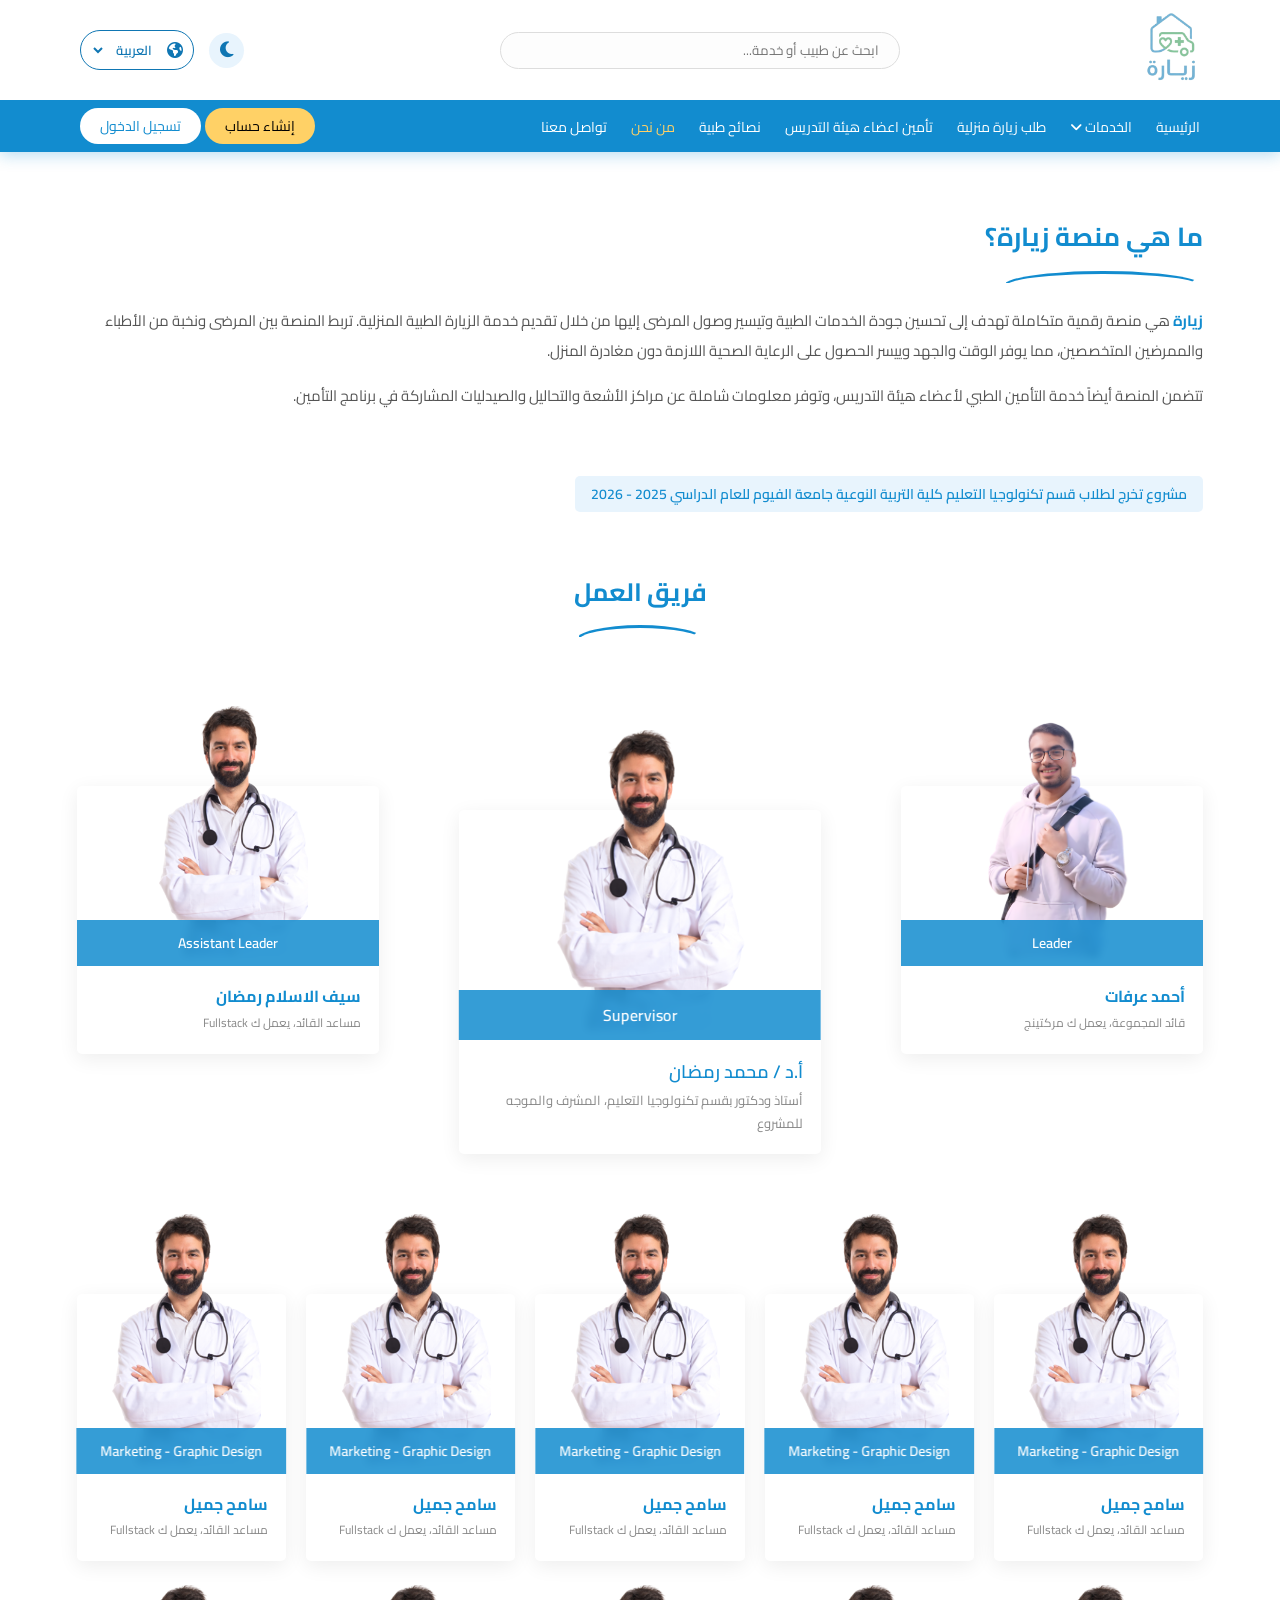
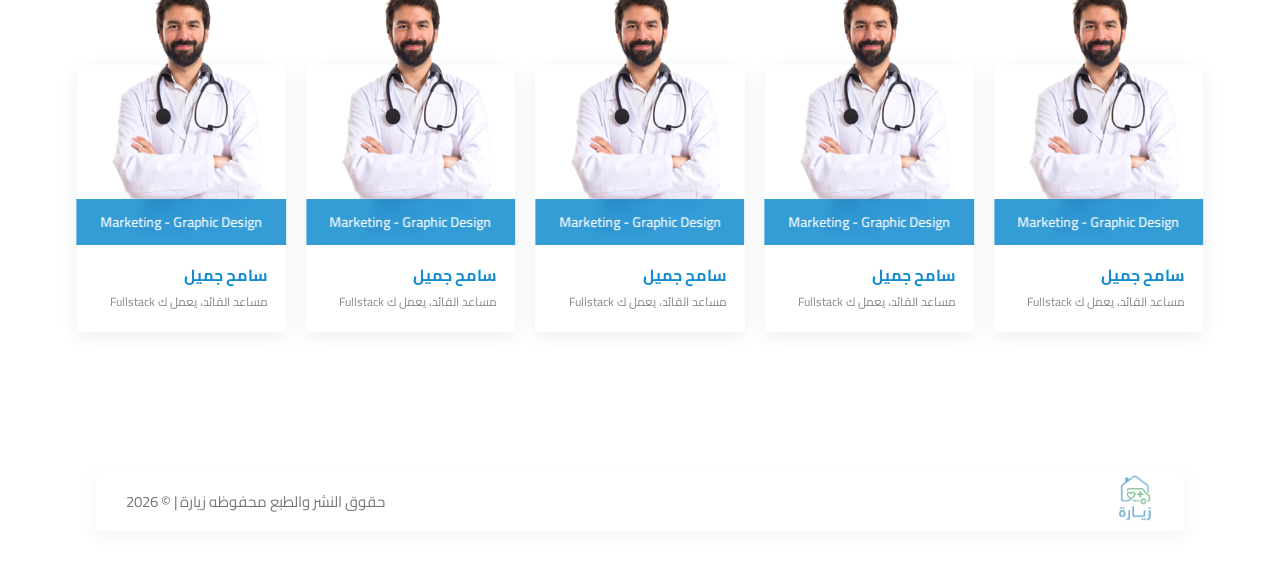
==== about.html @ a6a54bda "Add files via upload" ====
<!DOCTYPE html>
<html lang="ar" dir="rtl">
<head>
    <meta charset="UTF-8">
    <meta name="viewport" content="width=device-width, initial-scale=1.0">
    <title>من نحن</title>
    <link rel="stylesheet" href="css/header.css">
    <link rel="stylesheet" href="css/footer.css">
    <link rel="stylesheet" href="css/about.css">
    <link rel="stylesheet" href="https://cdnjs.cloudflare.com/ajax/libs/font-awesome/6.5.0/css/all.min.css">
    <link href="https://fonts.googleapis.com/css2?family=Cairo:wght@400;600;700;900&display=swap" rel="stylesheet">
</head>
<body>

<header class="header">
    <div class="middle-header">
        <div class="logo">
            <a href="index.html"><img src="assets/logo.png" alt="شعار زيارة"></a>
        </div>
        <div class="search">
            <input type="text" placeholder="ابحث عن طبيب أو خدمة..." id="searchInput" autocomplete="off">
            <div class="search-results-dropdown" id="searchDropdown">
                <div class="search-results-header">
                    <span><strong id="resultsCount"></strong>&nbsp;لـ "<span id="searchQuery"></span>"</span>
                    <button class="search-close-btn" onclick="closeSearchDropdown()"><i class="fa-solid fa-xmark"></i></button>
                </div>
                <div class="search-loading" id="searchLoading"><div class="search-spinner"></div><p>جاري البحث...</p></div>
                <div class="search-empty" id="searchEmpty"><i class="fa-solid fa-magnifying-glass"></i><p>لا توجد نتائج مطابقة</p></div>
                <div class="search-results-list" id="searchResultsList"></div>
            </div>
        </div>
        <div class="theme-toggle" onclick="toggleTheme()"><i class="fa-solid fa-moon"></i></div>
        <div class="lang">
            <i class="fa-solid fa-earth-americas"></i>
            <select onchange="changeLang(this.value)">
                <option value="ar">العربية</option>
                <option value="en">English</option>
            </select>
        </div>
    </div>

    <div class="nav-bar">
        <div class="hamburger" onclick="toggleMenu()">
            <span></span><span></span><span></span>
        </div>
        <nav class="nav">
            <div class="lang-theme">
                <div class="nav-theme" onclick="toggleTheme()">
                    <i class="fa-solid fa-moon" id="navThemeIcon"></i>
                    <span>تغيير الوضع</span>
                </div>
                <div class="nav-lang">
                    <i class="fa-solid fa-earth-americas"></i>
                    <select onchange="changeLang(this.value)">
                        <option value="ar">العربية</option>
                        <option value="en">English</option>
                    </select>
                </div>
            </div>
            <a href="index.html">الرئيسية</a>
            <div class="list-services">
                <a href="requestVisit.html">الخدمات <i class="fa-solid fa-angle-down"></i></a>
                <ul class="items-services">
                    <li>طلب طبيب</li>
                    <li>طلب تمريض</li>
                    <li>أخذ عينة</li>
                    <li>علاج طبيعي</li>
                </ul>
            </div>
            <a href="requestVisit.html">طلب زيارة منزلية</a>
            <a href="insurance.html">تأمين اعضاء هيئة التدريس</a>
            <a href="mediCaltips.html">نصائح طبية</a>
            <a href="about.html" class="nav-active">من نحن</a>
            <a href="contact.html">تواصل معنا</a>
        </nav>
        <div class="buttons">
            <a href="register.html"><button class="join-btn">إنشاء حساب</button></a>
            <a href="login.html"><button class="login-btn">تسجيل الدخول</button></a>
        </div>
    </div>
</header>


<section class="about-section">
    <div class="about-container">

        <div class="about-text-wrap">
            <h2>ما هي منصة زيارة؟</h2>
            <div class="line line-w"></div>
            <p>
                <strong>زيارة</strong> هي منصة رقمية متكاملة تهدف إلى تحسين جودة الخدمات الطبية وتيسير وصول المرضى إليها من خلال تقديم خدمة الزيارة الطبية المنزلية. تربط المنصة بين المرضى ونخبة من الأطباء والممرضين المتخصصين، مما يوفر الوقت والجهد وييسر الحصول على الرعاية الصحية اللازمة دون مغادرة المنزل.
            </p>
            <p>
                تتضمن المنصة أيضاً خدمة التأمين الطبي لأعضاء هيئة التدريس، وتوفر معلومات شاملة عن مراكز الأشعة والتحاليل والصيدليات المشاركة في برنامج التأمين.
            </p>
        </div>

        <div class="about-info">
            <div class="about-badge">
                مشروع تخرج لطلاب قسم تكنولوجيا التعليم كلية التربية النوعية جامعة الفيوم للعام الدراسي 2025 - 2026
            </div>

        </div>

    </div>
</section> 


<section class="team-section">
    <div class="team-container">

        <div class="team-heading">
            <h2>فريق العمل</h2>
            <div class="line"></div>
        </div>

        <div class="team-supervisor-row">

            <div class="member-card leader-card">
                <div class="member-img-wrap">
                    <img src="assets/image/ahmed arafat.png" alt="قائد الفريق" onerror="this.style.display='none'; this.nextElementSibling.style.display='flex'">
                    <span class="member-number">Leader</span>
                </div>
                <div class="member-info">
                    <h3 class="member-name">أحمد عرفات</h3>
                    <p class="member-desc">قائد المجموعة، يعمل ك مركتينج</p>
                </div>
            </div>

            <div class="member-card supervisor-card">
                <div class="member-img-wrap">
                    <img src="assets/image/b3b3faed5a578a21a8fcec059f989ca0964f6737.png" alt="مشرف المشروع" onerror="this.style.display='none'; this.nextElementSibling.style.display='flex'">
                    <span class="member-number">Supervisor</span>
                </div>
                <div class="member-info">
                    <h3 class="member-name">أ.د / محمد رمضان</h3>
                    <p class="member-desc">أستاذ ودكتور بقسم تكنولوجيا التعليم، المشرف والموجه للمشروع</p>
                </div>
            </div>

            <div class="member-card leader-card">
                <div class="member-img-wrap">
                    <img src="assets/image/b3b3faed5a578a21a8fcec059f989ca0964f6737.png" alt="مساعد القائد" onerror="this.style.display='none'; this.nextElementSibling.style.display='flex'">
                    <span class="member-number">Assistant Leader</span>
                </div>
                <div class="member-info">
                    <h3 class="member-name">سيف الاسلام رمضان</h3>
                    <p class="member-desc">مساعد القائد، يعمل ك Fullstack </p>
                </div>
            </div>

        </div>

        <div class="team-members-grid">

            <div class="member-card" style="animation-delay:0.05s">
                <div class="member-img-wrap">
                    <img src="assets/image/b3b3faed5a578a21a8fcec059f989ca0964f6737.png" alt="عضو" onerror="this.style.display='none'; this.nextElementSibling.style.display='flex'">
                    <span class="member-number">Marketing - Graphic Design</span>
                </div>
                <div class="member-info">
                    <h3 class="member-name">سامح جميل</h3>
                    <p class="member-desc">مساعد القائد، يعمل ك Fullstack </p>

                </div>
            </div>

            <div class="member-card" style="animation-delay:0.05s">
                <div class="member-img-wrap">
                    <img src="assets/image/b3b3faed5a578a21a8fcec059f989ca0964f6737.png" alt="عضو" onerror="this.style.display='none'; this.nextElementSibling.style.display='flex'">
                    <span class="member-number">Marketing - Graphic Design</span>
                </div>
                <div class="member-info">
                    <h3 class="member-name">سامح جميل</h3>
                    <p class="member-desc">مساعد القائد، يعمل ك Fullstack </p>

                </div>
            </div>

            <div class="member-card" style="animation-delay:0.05s">
                <div class="member-img-wrap">
                    <img src="assets/image/b3b3faed5a578a21a8fcec059f989ca0964f6737.png" alt="عضو" onerror="this.style.display='none'; this.nextElementSibling.style.display='flex'">
                    <span class="member-number">Marketing - Graphic Design</span>
                </div>
                <div class="member-info">
                    <h3 class="member-name">سامح جميل</h3>
                    <p class="member-desc">مساعد القائد، يعمل ك Fullstack </p>

                </div>
            </div>

            <div class="member-card" style="animation-delay:0.05s">
                <div class="member-img-wrap">
                    <img src="assets/image/b3b3faed5a578a21a8fcec059f989ca0964f6737.png" alt="عضو" onerror="this.style.display='none'; this.nextElementSibling.style.display='flex'">
                    <span class="member-number">Marketing - Graphic Design</span>
                </div>
                <div class="member-info">
                    <h3 class="member-name">سامح جميل</h3>
                    <p class="member-desc">مساعد القائد، يعمل ك Fullstack </p>

                </div>
            </div>

            <div class="member-card" style="animation-delay:0.05s">
                <div class="member-img-wrap">
                    <img src="assets/image/b3b3faed5a578a21a8fcec059f989ca0964f6737.png" alt="عضو" onerror="this.style.display='none'; this.nextElementSibling.style.display='flex'">
                    <span class="member-number">Marketing - Graphic Design</span>
                </div>
                <div class="member-info">
                    <h3 class="member-name">سامح جميل</h3>
                    <p class="member-desc">مساعد القائد، يعمل ك Fullstack </p>

                </div>
            </div>
            <div class="member-card" style="animation-delay:0.05s">
                <div class="member-img-wrap">
                    <img src="assets/image/b3b3faed5a578a21a8fcec059f989ca0964f6737.png" alt="عضو" onerror="this.style.display='none'; this.nextElementSibling.style.display='flex'">
                    <span class="member-number">Marketing - Graphic Design</span>
                </div>
                <div class="member-info">
                    <h3 class="member-name">سامح جميل</h3>
                    <p class="member-desc">مساعد القائد، يعمل ك Fullstack </p>

                </div>
            </div>

            <div class="member-card" style="animation-delay:0.05s">
                <div class="member-img-wrap">
                    <img src="assets/image/b3b3faed5a578a21a8fcec059f989ca0964f6737.png" alt="عضو" onerror="this.style.display='none'; this.nextElementSibling.style.display='flex'">
                    <span class="member-number">Marketing - Graphic Design</span>
                </div>
                <div class="member-info">
                    <h3 class="member-name">سامح جميل</h3>
                    <p class="member-desc">مساعد القائد، يعمل ك Fullstack </p>

                </div>
            </div>

            <div class="member-card" style="animation-delay:0.05s">
                <div class="member-img-wrap">
                    <img src="assets/image/b3b3faed5a578a21a8fcec059f989ca0964f6737.png" alt="عضو" onerror="this.style.display='none'; this.nextElementSibling.style.display='flex'">
                    <span class="member-number">Marketing - Graphic Design</span>
                </div>
                <div class="member-info">
                    <h3 class="member-name">سامح جميل</h3>
                    <p class="member-desc">مساعد القائد، يعمل ك Fullstack </p>

                </div>
            </div>

            <div class="member-card" style="animation-delay:0.05s">
                <div class="member-img-wrap">
                    <img src="assets/image/b3b3faed5a578a21a8fcec059f989ca0964f6737.png" alt="عضو" onerror="this.style.display='none'; this.nextElementSibling.style.display='flex'">
                    <span class="member-number">Marketing - Graphic Design</span>
                </div>
                <div class="member-info">
                    <h3 class="member-name">سامح جميل</h3>
                    <p class="member-desc">مساعد القائد، يعمل ك Fullstack </p>

                </div>
            </div>

            <div class="member-card" style="animation-delay:0.05s">
                <div class="member-img-wrap">
                    <img src="assets/image/b3b3faed5a578a21a8fcec059f989ca0964f6737.png" alt="عضو" onerror="this.style.display='none'; this.nextElementSibling.style.display='flex'">
                    <span class="member-number">Marketing - Graphic Design</span>
                </div>
                <div class="member-info">
                    <h3 class="member-name">سامح جميل</h3>
                    <p class="member-desc">مساعد القائد، يعمل ك Fullstack </p>

                </div>
            </div>

        </div>

    </div>
</section>

<footer>
    <div class="footer-small">
        <div class="footer-logo"><img src="assets/logo.png" alt="زيارة"></div>
        <p>حقوق النشر والطبع محفوظه زيارة | &copy; 2026</p>
    </div>
</footer>

<script src="js/header.js"></script>
</body>
</html>
---- css/header.css ----
* {
    margin: 0;
    padding: 0;
    font-family: 'Cairo', sans-serif;

}

.header {
    box-shadow: 0 3px 15px rgba(18,140,207,0.3);
    width: 100%;
    height: fit-content;
    background-color: #ffffff;
}

.top-bar {
    display: flex;
    justify-content: center;
    align-items: center;
    gap: 10px;
    background: linear-gradient(90deg, #76e785, #4fd1c5);
    text-align: center;
    color: white;
}

.top-bar p ,.top-bar i {
    font-size: 13px;
    margin: 0;
}
.top-bar a ,.top-bar i{
    color: #0d3b66;
    font-weight: bold;
}
.top-bar i:hover{
    color: #ffae00;
    cursor: pointer;
}
.top-bar a:hover {
    text-decoration: underline;
}

.middle-header {
    display: flex;
    align-items: center;
    justify-content: space-between;
    padding: 8px 80px;
    background: #ffffff;

}

.logo img {
    width: 60px;
}

.search {
    flex: 1;
    display: flex;
    justify-content: center;
    margin: 0 20px;
    position: relative;

}

.search input {
    width: 400px;
    padding: 5px 20px;
    border-radius: 25px;
    background-color: #fdfdfd;
    border: 1px solid #ddd;
    outline: none;
    transition: 0.7s;
}

.search input:focus {
    border-color: #127bdd;
    background: #fff;
    width: 500px;
    box-shadow: 0 0 3px rgba(4, 167, 255, 0.3);
}
.search-results-dropdown {
    display: none;
    position: absolute;
    top: 48px;
    width: 100%;
    max-width: 500px;
    background: #fff;
    border-radius: 5px;
    box-shadow: 0 10px 30px rgba(18,140,207,0.15);
    z-index: 100;
    overflow: hidden;
}

.search-results-dropdown.active {
    display: block;
}

.search-results-header {
    display: flex;
    align-items: center;
    justify-content: space-between;
    padding: 10px 16px;

}

.search-results-header span {
    font-size: 13px;
}

.search-results-header strong {
    font-weight: 700;
}

.search-close-btn {
    background: rgba(255,255,255,0.2);
    border: none;
    color: #128CCF;
    width: 24px;
    height: 24px;
    border-radius: 50%;
    cursor: pointer;
    display: flex;
    align-items: center;
    justify-content: center;
    font-size: 12px;
    transition: 0.3s;
    flex-shrink: 0;
}

.search-close-btn:hover {
    background: rgba(217, 218, 255, 0.589);
}

.search-results-list {
    max-height: 340px;
    overflow-y: auto;
    padding: 6px 0;
}

.search-results-list::-webkit-scrollbar {
    width: 4px;
}

.search-results-list::-webkit-scrollbar-track {
    background: #f5f7fb;
}

.search-results-list::-webkit-scrollbar-thumb {
    background: #128CCF;
    border-radius: 4px;
    opacity: 0.5;
}

.search-result-item {
    display: flex;
    align-items: center;
    gap: 12px;
    padding: 10px 16px;
    cursor: pointer;
    transition: 0.2s;
    text-decoration: none;
    border-bottom: 1px solid #f0f8ff;
}

.search-result-item:last-child {
    border-bottom: none;
}

.search-result-item:hover {
    background: #f0f8ff;
}

.result-icon {
    width: 38px;
    height: 38px;
    display: flex;
    align-items: center;
    justify-content: center;
    font-size: 16px;
    color: #128CCF;
    flex-shrink: 0;
    transition: 0.3s;
}


.result-info {
    flex: 1;
    min-width: 0;
}

.result-name {
    font-size: 13px;
    font-weight: 700;
    color: #1a1a2e;
    margin: 0 0 2px;
    white-space: nowrap;
    overflow: hidden;
    text-overflow: ellipsis;
}

.result-meta {
    font-size: 11px;
    color: #999;
    margin: 0;
}

.result-badge {
    font-size: 11px;
    padding: 2px 10px;
    border-radius: 28px;
    font-family: 'Cairo', sans-serif;
    font-weight: 700;
    flex-shrink: 0;
}

.result-badge.doctor {
    background: #e8f4fd;
    color: #128CCF;
}

.result-badge.nurse {
    background: #e8fdf0;
    color: #1a9e5f;
}

.result-badge.service {
    background: #fff4e8;
    color: #e07c1a;
}

.search-loading {
    display: none;
    padding: 28px;
    text-align: center;
}

.search-loading.active {
    display: block;
}

.search-spinner {
    width: 30px;
    height: 30px;
    border: 3px solid #e8f4fd;
    border-top-color: #128CCF;
    border-radius: 50%;
    animation: spin 0.7s linear infinite;
    margin: 0 auto 10px;
}

@keyframes spin {
    to { transform: rotate(360deg); }
}

.search-loading p {
    font-size: 13px;
    color: #aaa;
    font-family: 'Cairo', sans-serif;
    margin: 0;
}

.search-empty {
    display: none;
    padding: 30px 20px;
    text-align: center;
}

.search-empty.active {
    display: block;
}

.search-empty i {
    font-size: 32px;
    color: #ccc;
    margin-bottom: 8px;
    display: block;
}

.search-empty p {
    font-size: 13px;
    color: #aaa;
    font-family: 'Cairo', sans-serif;
    margin: 0;
}

.highlight {
    color: #128CCF;
    font-weight: 700;
    background: #e8f4fd;
    border-radius: 3px;
    padding: 0 2px;
}


.theme-toggle {
    margin: 0 15px;
    width: 35px;
    height: 35px;
    border-radius: 50%;
    background: #e8f4fd;
    display: flex;
    align-items: center;
    justify-content: center;
    cursor: pointer;
    transition: 0.3s;
    font-size: 18px;
    color: #0f76b3;
}

.theme-toggle:hover {
    background: #128CCF; 
    color: #fff;
}
.lang {
    display: flex;
    justify-content: center;
    align-items: center;
    gap: 6px;
    border: 1.5px solid #0f76b3;
    border-radius: 30px;
    padding: 4px 10px;
    transition: 0.3s;
    cursor: pointer;
    transition: 0.5s;
}

.lang select {
    align-self: center;
    padding: 2px 5px;
    border: none;
    outline: none;
    cursor: pointer;
    background: transparent;
    font-size: 13px;
    color: #0f76b3;
    font-weight: 600;
}

.lang i {
    font-size: 16px;
    color: #0f76b3;
}

.lang:hover {
    background: #128CCF;
}

.lang:hover i,
.lang:hover select {
    color: #fff;
}
.lang:hover option {
    color: #1a4a8a;
    font-size: 13px;

}
.nav-lang ,.nav-theme {
    display: none;
}
.nav-bar {
    display: flex;
    justify-content: space-between;
    align-items: center;
    background: #128CCF;
    padding: 8px 80px; 

}
.hamburger {
    display: none;
}
.nav a {
    color: white;
    margin-left: 20px;
    font-size: 14px;
    transition: 0.5s;
    text-decoration: none;
}
.nav a:hover {
    color: #ffd166;
}
.nav-active {
    color: #ffd166 !important;
}
.list-services {
    display: inline;
    position: relative;
}

.items-services {
    display: none;
    position: absolute;
    top: 30px;
    right: 0px;    
    z-index: 5;  
    background: #128CCF;
    list-style :none;
    padding-top: 10px;
    width: 150px;    
    border-radius: 3px;
    color: white;
    font-size: 14px;
    transition: 0.5s;

}
.items-services li {
    border-bottom: 1px solid rgba(255,255,255,0.2);
    padding: 5px 20px 15px 20px ;
    cursor: pointer;
}
.items-services li:hover { 
    color: #ffd166;
    background: #0f76b3;
}
.list-services:hover .items-services {
    display: block;
}
.list-services:hover a{
    color: #ffd166;
}
.buttons button {
    padding: 5px 20px;
    border-radius: 28px;
    border: none;
    cursor: pointer;
    transition: 0.5s;
    font-size: 14px;

}

.join-btn {
    background: #ffd166;
}

.join-btn:hover {
    background: #ffc400;
}

.login-btn {
    background: white;
    color: #128CCF;
}

.login-btn:hover {
    background: #e6f2ff;
}

@media (max-width: 1024px) {

    .middle-header {
        padding: 8px 30px;
    }

    .search input {
        width: 250px;
    }

    .search input:focus {
        width: 300px;
    }

    .nav-bar {
        padding: 8px 30px;
    }

    .nav a {
        margin-left: 12px;
        font-size: 13px;
    }
}

@media (max-width: 768px) {

    .top-bar {
        flex-wrap: wrap;
        padding: 5px 10px;
        gap: 5px;
    }

    .top-bar p {
        font-size: 12px;
    }

    .middle-header {
        padding: 8px 15px;
        flex-wrap: wrap;
        gap: 10px;
    }

    .search {
        order: 3;
        width: 100%;
        margin: 0;
    }

    .search input {
        width: 100%;
    }

    .search input:focus {
        width: 100%;
    }

    .search-results-dropdown {
        width: calc(100vw - 30px);
        right: 50%;
        transform: translateX(50%);
    }

    .lang select {
        padding: 5px 8px;
        font-size: 12px;
    }
    .hamburger {
        display: flex;
    }
    .nav-bar {
        padding: 8px 15px;
        flex-direction: column;
        align-items: flex-start;
        gap: 10px;
        position: relative;
        overflow: hidden;
        box-sizing: border-box;
    }

    .nav {
        display: none;
        flex-direction: column;
        width: 100%;
        gap: 8px;
        padding-bottom: 10px;
    }

    .nav.active {
        display: flex;
    }

    .nav a {
        margin-left: 0;
        font-size: 14px;
        padding: 4px 0;
        border-bottom: 1px solid rgba(255,255,255,0.15);
    }

    .hamburger {
        display: flex;
        flex-direction: column;
        cursor: pointer;
        gap: 5px;
        padding: 5px;
        align-self: flex-end;
        position: absolute;
        left: 15px;
        top: 10px;
    }

    .hamburger span {
        display: block;
        width: 24px;
        height: 2px;
        background: white;
        border-radius: 2px;
        transition: 0.5s;
    }

    .hamburger.open span:nth-child(1) {
        transform: translateY(7px) rotate(45deg);
    }

    .hamburger.open span:nth-child(2) {
        opacity: 0;
    }

    .hamburger.open span:nth-child(3) {
        transform: translateY(-7px) rotate(-45deg);
    }
    .items-services { 
        background: #0f76b3;
    }
    .buttons {
        display: flex;
        gap: 8px;
        flex-wrap: wrap;
    }

    .buttons button {
        font-size: 14px;
        padding: 5px 14px;
    }
    .lang,
    .theme-toggle {
        display: none;
    }
    .lang-theme {
        display: flex;
        justify-content: space-evenly;
        align-items: center;
        flex-direction: row;
    }
    .nav-lang,
    .nav-theme {
        display: flex;
        align-items: center;
        gap: 8px;
        padding: 4px 0;
        border-bottom: 1px solid rgba(255,255,255,0.15);
    }

    .nav-theme {
        color: white;
        cursor: pointer;
        font-size: 14px;
    }

    .nav-lang select {
        background: transparent;
        border: none;
        outline: none;
        color: white;
        font-size: 14px;
        font-family: 'Cairo', sans-serif;
        cursor: pointer;
    }

    .nav-lang i,
    .nav-theme i {
        color: white;
        font-size: 14px;
    }

    .nav-lang option {
        color: #0d3b66;
    }
}


@media (max-width: 480px) {
    .logo , .logo img {
        width: 45px ;
    }
    .buttons button {
        font-size: 14px;
        padding: 5px 14px;
    }
    .search-results-dropdown {
        width: calc(100vw - 20px);
    }

    .result-icon {
        width: 36px;
        height: 36px;
        font-size: 15px;
    }

    .result-name {
        font-size: 13px;
    }
}


body.dark-mode {
    background: #111113;
    color: #e0e0e0;
}

body.dark-mode .header {
    background: #111113;
    box-shadow: 0 3px 15px rgba(0,0,0,0.4);
}

body.dark-mode .middle-header {
    background: #111113;
}

body.dark-mode .theme-toggle {
    background: #0f3460;
    color: #ffd166;
}

body.dark-mode .search input {
    background: #0f3460;
    border-color: #1a4a8a;
    color: #e0e0e0;
}
body.dark-mode .search-results-dropdown {
    background: #16213e;
    border-top-color: #84ccf3;
    box-shadow: 0 10px 30px rgba(0,0,0,0.4);
}

body.dark-mode .search-results-header {
    background: #0f3460;
}

body.dark-mode .search-results-header span {
    color: #e0e0e0;
}

body.dark-mode .search-result-item {
    border-color: #1a2a4a;
}

body.dark-mode .search-result-item:hover {
    background: #0f3460;
}

body.dark-mode .result-name {
    color: #e0e0e0;
}

body.dark-mode .result-icon {
    background: #0f3460;
    border-color: #1a4a8a;
    color: #84ccf3;
}

body.dark-mode .result-badge.doctor {
    background: #0f3460;
    color: #84ccf3;
}

body.dark-mode .result-badge.nurse {
    background: #0f3d28;
    color: #4ecb87;
}

body.dark-mode .result-badge.service {
    background: #3d2a0f;
    color: #f0a050;
}

body.dark-mode .search-results-footer {
    background: #0f3460;
    border-color: #1a4a8a;
    color: #84ccf3;
}

body.dark-mode .search-results-footer:hover {
    background: #1a4a8a;
}

body.dark-mode .search-loading p,
body.dark-mode .search-empty p {
    color: #888;
}

body.dark-mode .search-empty i {
    color: #555;
}
body.dark-mode .lang {
    border-color: #84ccf3;
}

body.dark-mode .lang select {
    color: #84ccf3;
}

body.dark-mode .lang i {
    color: #84ccf3;
}

body.dark-mode .lang:hover {
    background: #0f3460;
    border-color: #84ccf3;
}
body.dark-mode .top-bar {
    background: #0f3460;

}
body.dark-mode .top-bar i{
    color: #e0e0e0;

}
body.dark-mode .top-bar i:hover{
    color: #ffd166;

}
body.dark-mode .top-bar a{
    color: #ffd166;
}
body.dark-mode .nav-bar {
    background: #0f3460;
    color: #e0e0e0;

}
body.dark-mode .items-services {
    background: #0f3460;
}
---- css/footer.css ----
footer {
    margin-top: 60px;
}

.footer-small {
    width: 85%;
    margin: 50px auto;
    background: white ;
    padding: 0px 30px;
    border-radius: 5px;
    display: flex;
    align-items: center;
    justify-content: space-between;
    box-shadow: 0 5px 20px rgba(0,0,0,0.05);
}

.footer-logo img {
    width: 40px;
}

.footer-small p {
    font-size: 15px;
    color: #777;
}

@media (max-width : 768px) {
    .footer-small {
        flex-direction: column;
        text-align: center;
        gap: 10px;
        padding: 15px;
        width: 90%;
    }
}

body.dark-mode .footer-small {
    background: #16213e;
}

body.dark-mode .footer-small p {
    color: #aaa;
}
---- css/about.css ----
* {
    box-sizing: border-box;
    margin: 0;
    padding: 0;
}

html, body {
    overflow-x: hidden;
    font-family: 'Cairo', sans-serif;
    background: white;
    color: #222;
}

a { 
    text-decoration: none; 
}

.about-hero {
    position: relative;
    margin: 30px;
    height: 340px;
    border-radius: 5px;
    overflow: hidden;
    display: flex;
    align-items: center;
    justify-content: center;
    background: linear-gradient(135deg, #0a3c64 0%, #128CCF 55%, #0dc5cf 100%);
}

.about-hero-overlay {
    position: absolute;
    inset: 0;
    pointer-events: none;
}

.about-hero-overlay::before {
    content: "";
    position: absolute;
    width: 500px; height: 500px;
    border-radius: 50%;
    border: 80px solid rgba(255,255,255,0.05);
    top: -180px; left: -180px;
}

.about-hero-overlay::after {
    content: "";
    position: absolute;
    width: 380px; height: 380px;
    border-radius: 50%;
    border: 60px solid rgba(255,255,255,0.05);
    bottom: -140px; right: -100px;
}

.about-hero-content {
    position: relative;
    z-index: 2;
    text-align: center;
    padding: 20px;
}

.about-hero-label {
    display: inline-block;
    background: rgba(255,255,255,0.15);
    backdrop-filter: blur(6px);
    border: 1px solid rgba(255,255,255,0.25);
    color: #fff;
    padding: 5px 20px;
    border-radius: 30px;
    font-size: 13px;
    font-weight: 600;
    margin-bottom: 18px;
    letter-spacing: 1px;
}

.about-hero-content h1 {
    font-size: clamp(28px, 5vw, 50px);
    font-weight: 900;
    color: #fff;
    margin-bottom: 12px;
}

.about-hero-content h1 span {
    color: #ffd166;
}

.about-hero-content p {
    font-size: 16px;
    color: rgba(255,255,255,0.85);
    max-width: 500px;
    margin: 0 auto;
    line-height: 1.8;
}

.about-section {
    padding: 60px 0 0 0;
}

.about-container {
    width: 88%;
    max-width: 1200px;
    margin: auto;
    display: grid;
    grid-template-columns: 1fr ;
    gap: 50px;
    align-items: start;
}

.about-badge {
    display: inline-flex;
    align-items: center;
    gap: 8px;
    background: #e8f4fd;
    color: #128CCF;
    padding: 5px 16px;
    border-radius: 5px;
    font-size: 14px;
    font-weight: 600;
    margin-bottom: 16px;
}

.about-text-wrap h2 {
    font-size: clamp(20px, 2.5vw, 26px);
    font-weight: 700;
    color: #128CCF;
    margin-bottom: 10px;
}

.line {
    width: 128px;
    height: 15px;
    border: 3px solid #128CCF;
    border-color: #128CCF transparent transparent transparent;
    border-radius: 50%/100% 100% 0 0;
    margin-top: 5px;
    margin-bottom: 20px;
    transform: scaleX(-1);
}

.about-text-wrap p {
    font-size: clamp(13px, 1.5vw, 15px);
    color: #555;
    line-height: 1.95;
    margin-bottom: 16px;
}

.about-text-wrap p strong {
    color: #128CCF;
    font-weight: 700;
}




.team-section {
    padding: 40px 0 80px;
    background: white;
}

.team-container {
    width: 88%;
    max-width: 1200px;
    margin: 0 auto;
}

.team-heading {
    text-align: center;
    margin-bottom: 50px;
}

.team-heading h2 {
    font-size: 25px;
    font-weight: bold;
    color: #128CCF;
    margin-bottom: 10px;
}

.team-heading .line {
    margin: 5px auto 0;
}
.line-w {
    width: 200px;
}

.member-card {

    background: #ffffff;
    border-radius: 5px;
    box-shadow: 0 5px 20px rgba(0,0,0,0.07);
    transition: transform 0.3s, box-shadow 0.3s;
    display: flex;
    flex-direction: column;
    animation: cardIn 0.45s ease both;
    margin-top: 80px;
    position: relative;
    overflow: visible;
    padding-top: 100px;
}

@keyframes cardIn {
    from { opacity: 0; transform: translateY(18px); }
    to   { opacity: 1; transform: translateY(0); }
}

.member-card:hover {
    transform: translateY(-6px);
    box-shadow: 0 8px 24px rgba(18,140,207,0.12);

}


.member-img-wrap {
    position: absolute;
    top: -80px;
    left: 0;
    right: 0;
    display: flex;
    justify-content: center;
    pointer-events: none;
}

.member-img-wrap img {
    width: 160px;
    height: 250px;
    object-fit: cover;
    object-position: top;
    display: block;
    border-radius: 5px 5px 0 0;
    transition: transform 0.4s;
}

.member-card:hover .member-img-wrap img {
    transform: translateY(-4px);

}

.member-number {
    position: absolute;
    bottom: -10px;
    left: 50%;
    transform: translateX(-50%);
    background: rgba(18,140,207,0.85);
    color: #fff;
    font-size: 14px;
    font-weight: 600;
    padding: 3px 14px;
    backdrop-filter: blur(4px);
    white-space: nowrap;
    padding: 10px;
    width: 100%;
    text-align: center;
}
.supervisor-card .member-number {
    font-size: 16px;
    font-weight: 600;
}
.member-info {
    padding: 100px 18px 20px;
}

.member-role-badge {
    display: inline-block;
    padding: 3px 14px;
    font-size: 12px;
    font-weight: 700;
    margin-bottom: 8px;
    border-radius: 20px;
    background: #e8f4fd;
    color: #128CCF;
}

.member-name {
    font-size: 16px;
    font-weight: 700;
    color: #128CCF;
    margin-bottom: 6px;
    line-height: 1.3;
}
.supervisor-card .member-name {
    font-size: 16px;
    font-weight: 600;

}
.member-desc {
    font-size: 12px;
    color: #888;
    line-height: 1.7;
    margin: 0;
}


.team-supervisor-row {
    display: grid;
    grid-template-columns: 1fr 1.2fr 1fr;
    align-items: end;
    margin-bottom: 50px;
    gap: 80px;
}

.supervisor-card {
    width: 100%;
    margin-top: 120px;
}

.supervisor-card .member-img-wrap {
    top: -80px;
}

.supervisor-card .member-img-wrap img,
.supervisor-card .member-img-placeholder {
    width: 250px;
    height: 300px;
}

.supervisor-card .member-info {
    padding-top: 150px;
}

.supervisor-card .member-name { font-size: 18px; }
.supervisor-card .member-desc { font-size: 13px; }

.leader-card {
    width: 100%;
    margin-bottom: 100px;
}


.team-members-grid {
    display: grid;
    grid-template-columns: repeat(5, 1fr);
    gap: 24px 20px;
    padding-top: 10px;
}


body.dark-mode {
    background: #0f1923;
    color: #e0e0e0;
}

body.dark-mode .about-section { 
    background: #0f1923; 
}
body.dark-mode .about-text-wrap h2 { 
    color: #84ccf3; 
}
body.dark-mode .about-text-wrap p  { 
    color: #aaa; 
}
body.dark-mode .about-text-wrap p strong { 
    color: #84ccf3; 
}

body.dark-mode .info-card {
    background: #192333;
    box-shadow: 0 4px 16px rgba(0,0,0,0.2);
    border-color: #84ccf3;
}
body.dark-mode .info-icon { 
    background: #1e3a54; 
    color: #84ccf3; 
}
body.dark-mode .info-value { 
    color: #e0e0e0; 
}

body.dark-mode .about-stats {
    background: #192333;
    box-shadow: 0 4px 20px rgba(0,0,0,0.2);
}
body.dark-mode .about-stats .stat-item { 
    border-color: #2a3d54; 
}
body.dark-mode .about-stats .stat-item:hover { 
    background: #1e2d40; 
}
body.dark-mode .about-stats .stat-item strong { 
    color: #e0e0e0; 
}

body.dark-mode .team-section { 
    background: #0f1923; 
}
body.dark-mode .team-heading h2 { 
    color: #84ccf3; 
}
body.dark-mode .about-badge { 
    background: #1e3a54;
    color: #84ccf3; 
}

body.dark-mode .member-card {
    background: #192333;
    box-shadow: 0 5px 20px rgba(0,0,0,0.25);
}
body.dark-mode .member-img-wrap {
    background: linear-gradient(135deg, #1e3a54, #152840);
}
body.dark-mode .member-name { 
    color: #e0e0e0; 
}
body.dark-mode .member-badge { 
    background: #243040;
     color: #aaa; 
}

@media (max-width: 1024px) {
    .about-container { 
        grid-template-columns: 1fr; 
        gap: 34px; }
    .team-members-grid { 
        grid-template-columns: repeat(3, 1fr); 
    }
    .team-supervisor-row { 
        gap: 16px; 
    }
}

@media (max-width: 768px) {
    .team-container { 
        width: 92%; 
    }

    .team-supervisor-row {
        grid-template-columns: 1fr;
        align-items: center;
        gap: 30px;
    }

    .supervisor-card,
    .leader-card { 
        width: 100%; 
    }

    .team-members-grid {
        grid-template-columns: repeat(2, 1fr);
        gap: 16px;
    }
}

@media (max-width: 480px) {
    .team-container { 
        width: 94%; 
    }

    .supervisor-card .member-img-wrap img,
    .supervisor-card .member-img-placeholder {
        width: 160px;
        height: 190px;
    }
    .supervisor-card .member-info { 
        padding-top: 110px; 
    }
    .supervisor-card { 
        margin-top: 90px; 
    }
    .supervisor-card .member-img-wrap { 
        top: -90px; 
    }

    .team-members-grid {
        grid-template-columns: repeat(2, 1fr);
        gap: 12px;
    }

    .member-img-wrap img,
    .member-img-placeholder {
         width: 130px; 
         height: 155px; 
    }
    .member-info { 
        padding-top: 80px; 
    }
    .member-card { 
        margin-top: 60px; 
    }
    .member-img-wrap { 
        top: -60px; 
    }
    .member-name { 
        font-size: 13px; 
    }
}
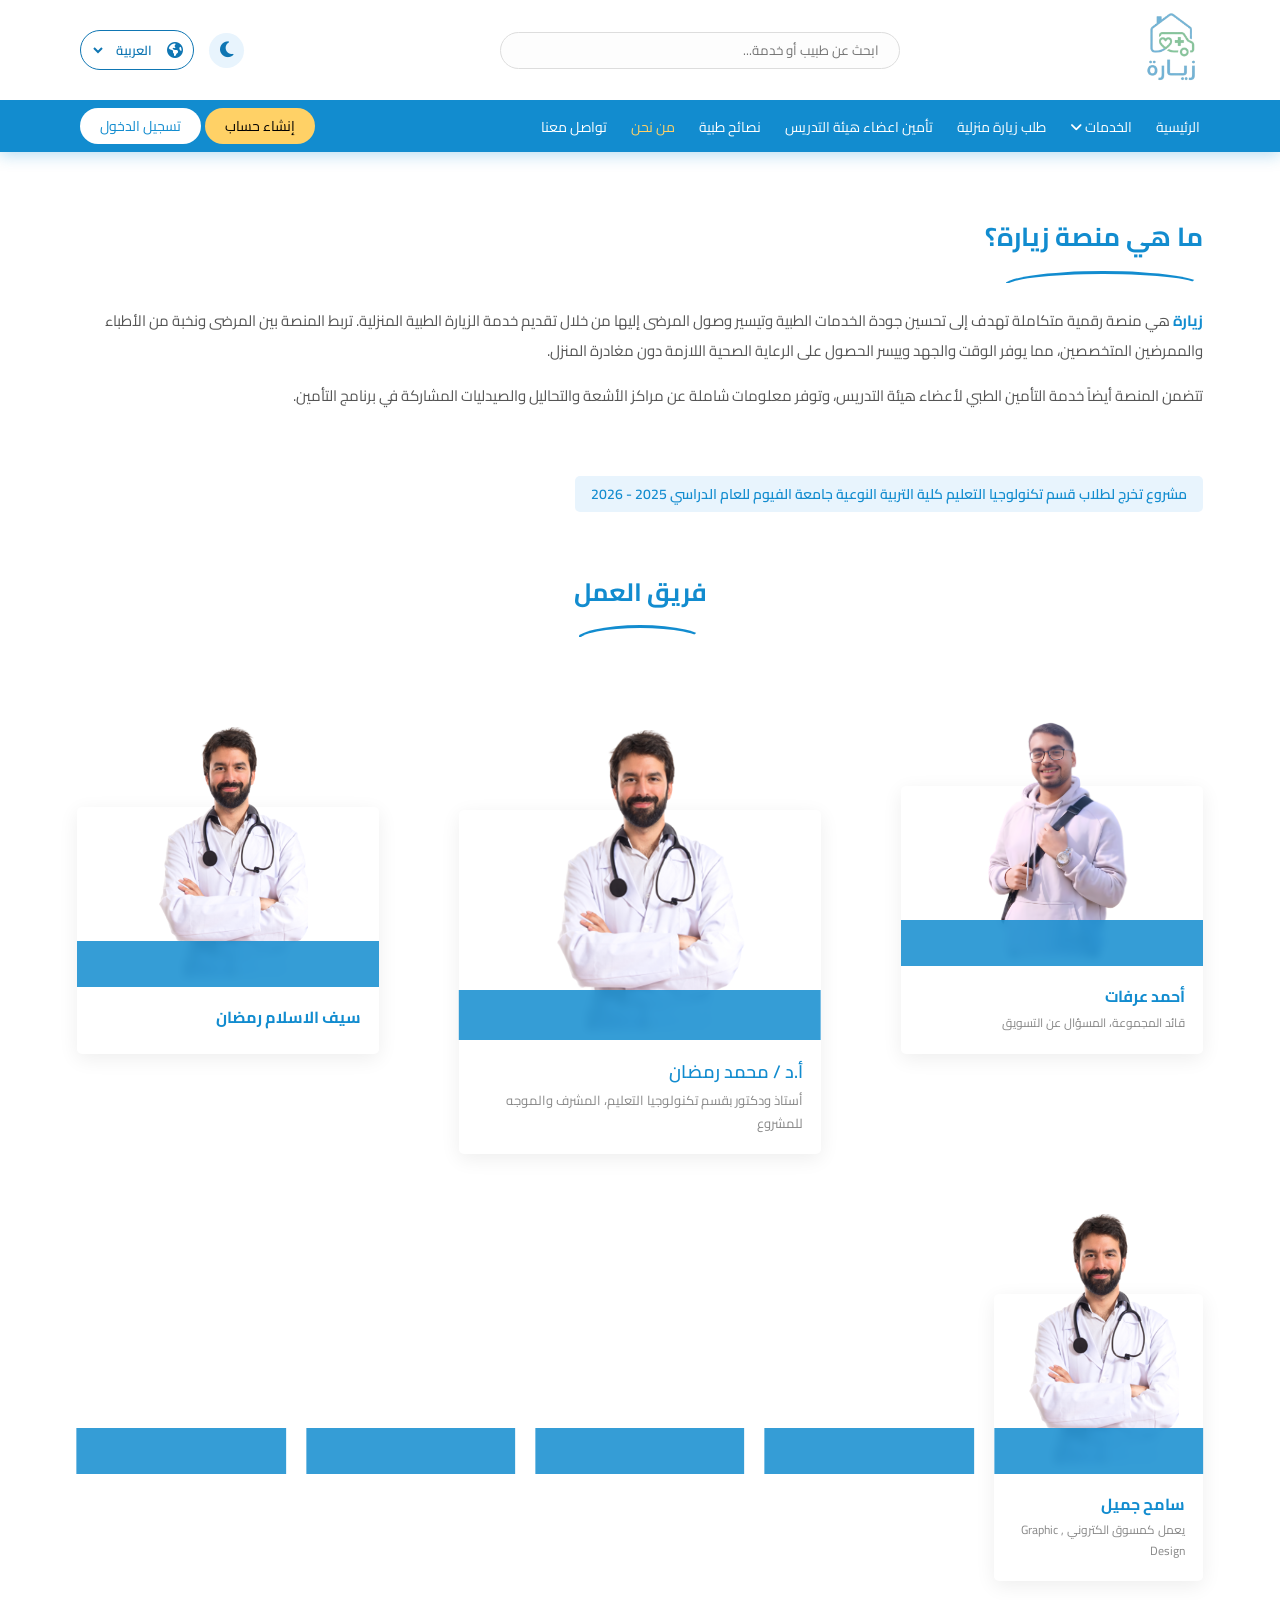
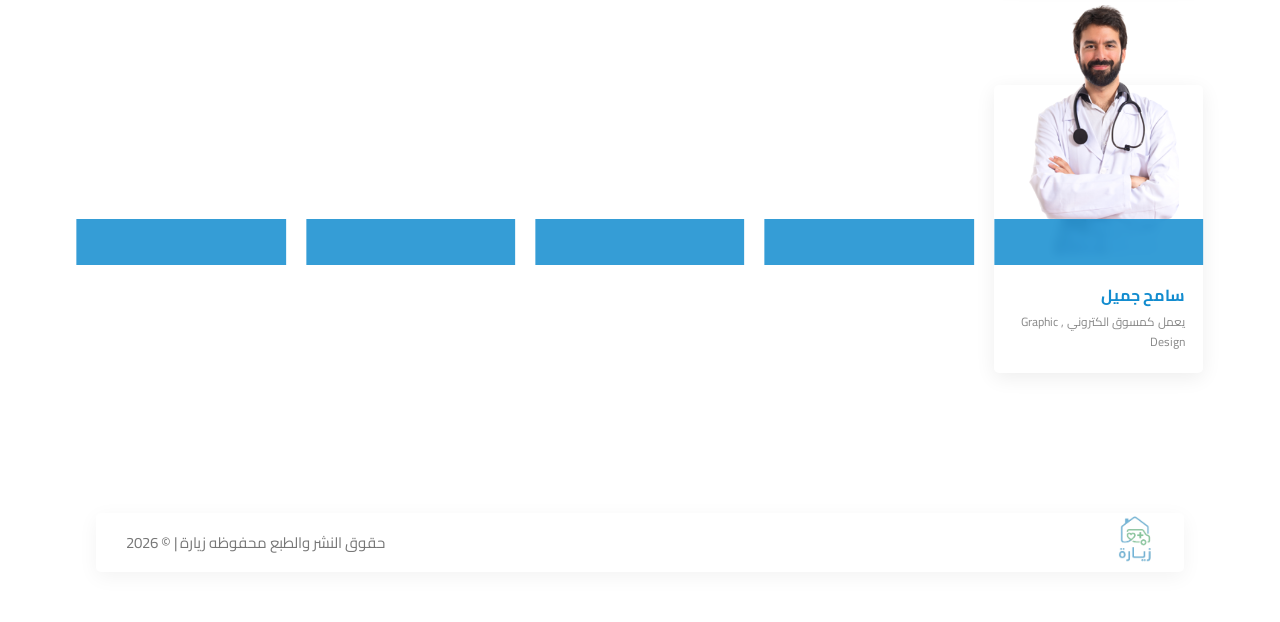
==== commit ea9030ba: "Add files via upload" ====
--- a/about.html
+++ b/about.html
@@ -69,7 +69,7 @@
             </div>
             <a href="requestVisit.html">طلب زيارة منزلية</a>
             <a href="insurance.html">تأمين اعضاء هيئة التدريس</a>
-            <a href="mediCaltips.html">نصائح طبية</a>
+            <a href="medicalTips.html">نصائح طبية</a>
             <a href="about.html" class="nav-active">من نحن</a>
             <a href="contact.html">تواصل معنا</a>
         </nav>
@@ -123,7 +123,7 @@
                 </div>
                 <div class="member-info">
                     <h3 class="member-name">أحمد عرفات</h3>
-                    <p class="member-desc">قائد المجموعة، يعمل ك مركتينج</p>
+                    <p class="member-desc">قائد المجموعة، المسؤال عن التسويق</p>
                 </div>
             </div>
 
@@ -145,129 +145,129 @@
                 </div>
                 <div class="member-info">
                     <h3 class="member-name">سيف الاسلام رمضان</h3>
+                    <p class="member-desc"></p>
+                </div>
+            </div>
+
+        </div>
+
+        <div class="team-members-grid">
+
+            <div class="member-card" style="animation-delay:0.05s">
+                <div class="member-img-wrap">
+                    <img src="assets/image/b3b3faed5a578a21a8fcec059f989ca0964f6737.png" alt="عضو" onerror="this.style.display='none'; this.nextElementSibling.style.display='flex'">
+                    <span class="member-number">Marketing - Graphic Design</span>
+                </div>
+                <div class="member-info">
+                    <h3 class="member-name">سامح جميل</h3>
+                    <p class="member-desc">يعمل كمسوق الكتروني , Graphic Design</p>
+
+                </div>
+            </div>
+
+            <div class="member-card" style="animation-delay:0.05s">
+                <div class="member-img-wrap">
+                    <img src="assets/image/b3b3faed5a578a21a8fcec059f989ca0964f6737.png" alt="عضو" onerror="this.style.display='none'; this.nextElementSibling.style.display='flex'">
+                    <span class="member-number">Marketing - Graphic Design</span>
+                </div>
+                <div class="member-info">
+                    <h3 class="member-name">سامح جميل</h3>
+                    <p class="member-desc">يعمل كمسوق الكتروني , Graphic Design</p>
+
+                </div>
+            </div>
+
+            <div class="member-card" style="animation-delay:0.05s">
+                <div class="member-img-wrap">
+                    <img src="assets/image/b3b3faed5a578a21a8fcec059f989ca0964f6737.png" alt="عضو" onerror="this.style.display='none'; this.nextElementSibling.style.display='flex'">
+                    <span class="member-number">Marketing - Graphic Design</span>
+                </div>
+                <div class="member-info">
+                    <h3 class="member-name">سامح جميل</h3>
                     <p class="member-desc">مساعد القائد، يعمل ك Fullstack </p>
-                </div>
-            </div>
-
-        </div>
-
-        <div class="team-members-grid">
-
-            <div class="member-card" style="animation-delay:0.05s">
-                <div class="member-img-wrap">
-                    <img src="assets/image/b3b3faed5a578a21a8fcec059f989ca0964f6737.png" alt="عضو" onerror="this.style.display='none'; this.nextElementSibling.style.display='flex'">
-                    <span class="member-number">Marketing - Graphic Design</span>
-                </div>
-                <div class="member-info">
-                    <h3 class="member-name">سامح جميل</h3>
-                    <p class="member-desc">مساعد القائد، يعمل ك Fullstack </p>
-
-                </div>
-            </div>
-
-            <div class="member-card" style="animation-delay:0.05s">
-                <div class="member-img-wrap">
-                    <img src="assets/image/b3b3faed5a578a21a8fcec059f989ca0964f6737.png" alt="عضو" onerror="this.style.display='none'; this.nextElementSibling.style.display='flex'">
-                    <span class="member-number">Marketing - Graphic Design</span>
-                </div>
-                <div class="member-info">
-                    <h3 class="member-name">سامح جميل</h3>
-                    <p class="member-desc">مساعد القائد، يعمل ك Fullstack </p>
-
-                </div>
-            </div>
-
-            <div class="member-card" style="animation-delay:0.05s">
-                <div class="member-img-wrap">
-                    <img src="assets/image/b3b3faed5a578a21a8fcec059f989ca0964f6737.png" alt="عضو" onerror="this.style.display='none'; this.nextElementSibling.style.display='flex'">
-                    <span class="member-number">Marketing - Graphic Design</span>
-                </div>
-                <div class="member-info">
-                    <h3 class="member-name">سامح جميل</h3>
-                    <p class="member-desc">مساعد القائد، يعمل ك Fullstack </p>
-
-                </div>
-            </div>
-
-            <div class="member-card" style="animation-delay:0.05s">
-                <div class="member-img-wrap">
-                    <img src="assets/image/b3b3faed5a578a21a8fcec059f989ca0964f6737.png" alt="عضو" onerror="this.style.display='none'; this.nextElementSibling.style.display='flex'">
-                    <span class="member-number">Marketing - Graphic Design</span>
-                </div>
-                <div class="member-info">
-                    <h3 class="member-name">سامح جميل</h3>
-                    <p class="member-desc">مساعد القائد، يعمل ك Fullstack </p>
-
-                </div>
-            </div>
-
-            <div class="member-card" style="animation-delay:0.05s">
-                <div class="member-img-wrap">
-                    <img src="assets/image/b3b3faed5a578a21a8fcec059f989ca0964f6737.png" alt="عضو" onerror="this.style.display='none'; this.nextElementSibling.style.display='flex'">
-                    <span class="member-number">Marketing - Graphic Design</span>
-                </div>
-                <div class="member-info">
-                    <h3 class="member-name">سامح جميل</h3>
-                    <p class="member-desc">مساعد القائد، يعمل ك Fullstack </p>
-
-                </div>
-            </div>
-            <div class="member-card" style="animation-delay:0.05s">
-                <div class="member-img-wrap">
-                    <img src="assets/image/b3b3faed5a578a21a8fcec059f989ca0964f6737.png" alt="عضو" onerror="this.style.display='none'; this.nextElementSibling.style.display='flex'">
-                    <span class="member-number">Marketing - Graphic Design</span>
-                </div>
-                <div class="member-info">
-                    <h3 class="member-name">سامح جميل</h3>
-                    <p class="member-desc">مساعد القائد، يعمل ك Fullstack </p>
-
-                </div>
-            </div>
-
-            <div class="member-card" style="animation-delay:0.05s">
-                <div class="member-img-wrap">
-                    <img src="assets/image/b3b3faed5a578a21a8fcec059f989ca0964f6737.png" alt="عضو" onerror="this.style.display='none'; this.nextElementSibling.style.display='flex'">
-                    <span class="member-number">Marketing - Graphic Design</span>
-                </div>
-                <div class="member-info">
-                    <h3 class="member-name">سامح جميل</h3>
-                    <p class="member-desc">مساعد القائد، يعمل ك Fullstack </p>
-
-                </div>
-            </div>
-
-            <div class="member-card" style="animation-delay:0.05s">
-                <div class="member-img-wrap">
-                    <img src="assets/image/b3b3faed5a578a21a8fcec059f989ca0964f6737.png" alt="عضو" onerror="this.style.display='none'; this.nextElementSibling.style.display='flex'">
-                    <span class="member-number">Marketing - Graphic Design</span>
-                </div>
-                <div class="member-info">
-                    <h3 class="member-name">سامح جميل</h3>
-                    <p class="member-desc">مساعد القائد، يعمل ك Fullstack </p>
-
-                </div>
-            </div>
-
-            <div class="member-card" style="animation-delay:0.05s">
-                <div class="member-img-wrap">
-                    <img src="assets/image/b3b3faed5a578a21a8fcec059f989ca0964f6737.png" alt="عضو" onerror="this.style.display='none'; this.nextElementSibling.style.display='flex'">
-                    <span class="member-number">Marketing - Graphic Design</span>
-                </div>
-                <div class="member-info">
-                    <h3 class="member-name">سامح جميل</h3>
-                    <p class="member-desc">مساعد القائد، يعمل ك Fullstack </p>
-
-                </div>
-            </div>
-
-            <div class="member-card" style="animation-delay:0.05s">
-                <div class="member-img-wrap">
-                    <img src="assets/image/b3b3faed5a578a21a8fcec059f989ca0964f6737.png" alt="عضو" onerror="this.style.display='none'; this.nextElementSibling.style.display='flex'">
-                    <span class="member-number">Marketing - Graphic Design</span>
-                </div>
-                <div class="member-info">
-                    <h3 class="member-name">سامح جميل</h3>
-                    <p class="member-desc">مساعد القائد، يعمل ك Fullstack </p>
+
+                </div>
+            </div>
+
+            <div class="member-card" style="animation-delay:0.05s">
+                <div class="member-img-wrap">
+                    <img src="assets/image/b3b3faed5a578a21a8fcec059f989ca0964f6737.png" alt="عضو" onerror="this.style.display='none'; this.nextElementSibling.style.display='flex'">
+                    <span class="member-number">Marketing - Graphic Design</span>
+                </div>
+                <div class="member-info">
+                    <h3 class="member-name">سامح جميل</h3>
+                    <p class="member-desc">يعمل كمسوق الكتروني , Graphic Design</p>
+
+                </div>
+            </div>
+
+            <div class="member-card" style="animation-delay:0.05s">
+                <div class="member-img-wrap">
+                    <img src="assets/image/b3b3faed5a578a21a8fcec059f989ca0964f6737.png" alt="عضو" onerror="this.style.display='none'; this.nextElementSibling.style.display='flex'">
+                    <span class="member-number">Marketing - Graphic Design</span>
+                </div>
+                <div class="member-info">
+                    <h3 class="member-name">سامح جميل</h3>
+                    <p class="member-desc">يعمل كمسوق الكتروني , Graphic Design</p>
+
+                </div>
+            </div>
+            <div class="member-card" style="animation-delay:0.05s">
+                <div class="member-img-wrap">
+                    <img src="assets/image/b3b3faed5a578a21a8fcec059f989ca0964f6737.png" alt="عضو" onerror="this.style.display='none'; this.nextElementSibling.style.display='flex'">
+                    <span class="member-number">Marketing - Graphic Design</span>
+                </div>
+                <div class="member-info">
+                    <h3 class="member-name">سامح جميل</h3>
+                    <p class="member-desc">يعمل كمسوق الكتروني , Graphic Design</p>
+
+                </div>
+            </div>
+
+            <div class="member-card" style="animation-delay:0.05s">
+                <div class="member-img-wrap">
+                    <img src="assets/image/b3b3faed5a578a21a8fcec059f989ca0964f6737.png" alt="عضو" onerror="this.style.display='none'; this.nextElementSibling.style.display='flex'">
+                    <span class="member-number">Marketing - Graphic Design</span>
+                </div>
+                <div class="member-info">
+                    <h3 class="member-name">سامح جميل</h3>
+                    <p class="member-desc">يعمل كمسوق الكتروني , Graphic Design</p>
+
+                </div>
+            </div>
+
+            <div class="member-card" style="animation-delay:0.05s">
+                <div class="member-img-wrap">
+                    <img src="assets/image/b3b3faed5a578a21a8fcec059f989ca0964f6737.png" alt="عضو" onerror="this.style.display='none'; this.nextElementSibling.style.display='flex'">
+                    <span class="member-number">Marketing - Graphic Design</span>
+                </div>
+                <div class="member-info">
+                    <h3 class="member-name">سامح جميل</h3>
+                    <p class="member-desc">يعمل كمسوق الكتروني , Graphic Design</p>
+
+                </div>
+            </div>
+
+            <div class="member-card" style="animation-delay:0.05s">
+                <div class="member-img-wrap">
+                    <img src="assets/image/b3b3faed5a578a21a8fcec059f989ca0964f6737.png" alt="عضو" onerror="this.style.display='none'; this.nextElementSibling.style.display='flex'">
+                    <span class="member-number">Marketing - Graphic Design</span>
+                </div>
+                <div class="member-info">
+                    <h3 class="member-name">سامح جميل</h3>
+                    <p class="member-desc">يعمل كمسوق الكتروني , Graphic Design</p>
+
+                </div>
+            </div>
+
+            <div class="member-card" style="animation-delay:0.05s">
+                <div class="member-img-wrap">
+                    <img src="assets/image/b3b3faed5a578a21a8fcec059f989ca0964f6737.png" alt="عضو" onerror="this.style.display='none'; this.nextElementSibling.style.display='flex'">
+                    <span class="member-number">Marketing - Graphic Design</span>
+                </div>
+                <div class="member-info">
+                    <h3 class="member-name">سامح جميل</h3>
+                    <p class="member-desc">يعمل كمسوق الكتروني , Graphic Design</p>
 
                 </div>
             </div>
@@ -286,4 +286,4 @@
 
 <script src="js/header.js"></script>
 </body>
-</html>+</html>
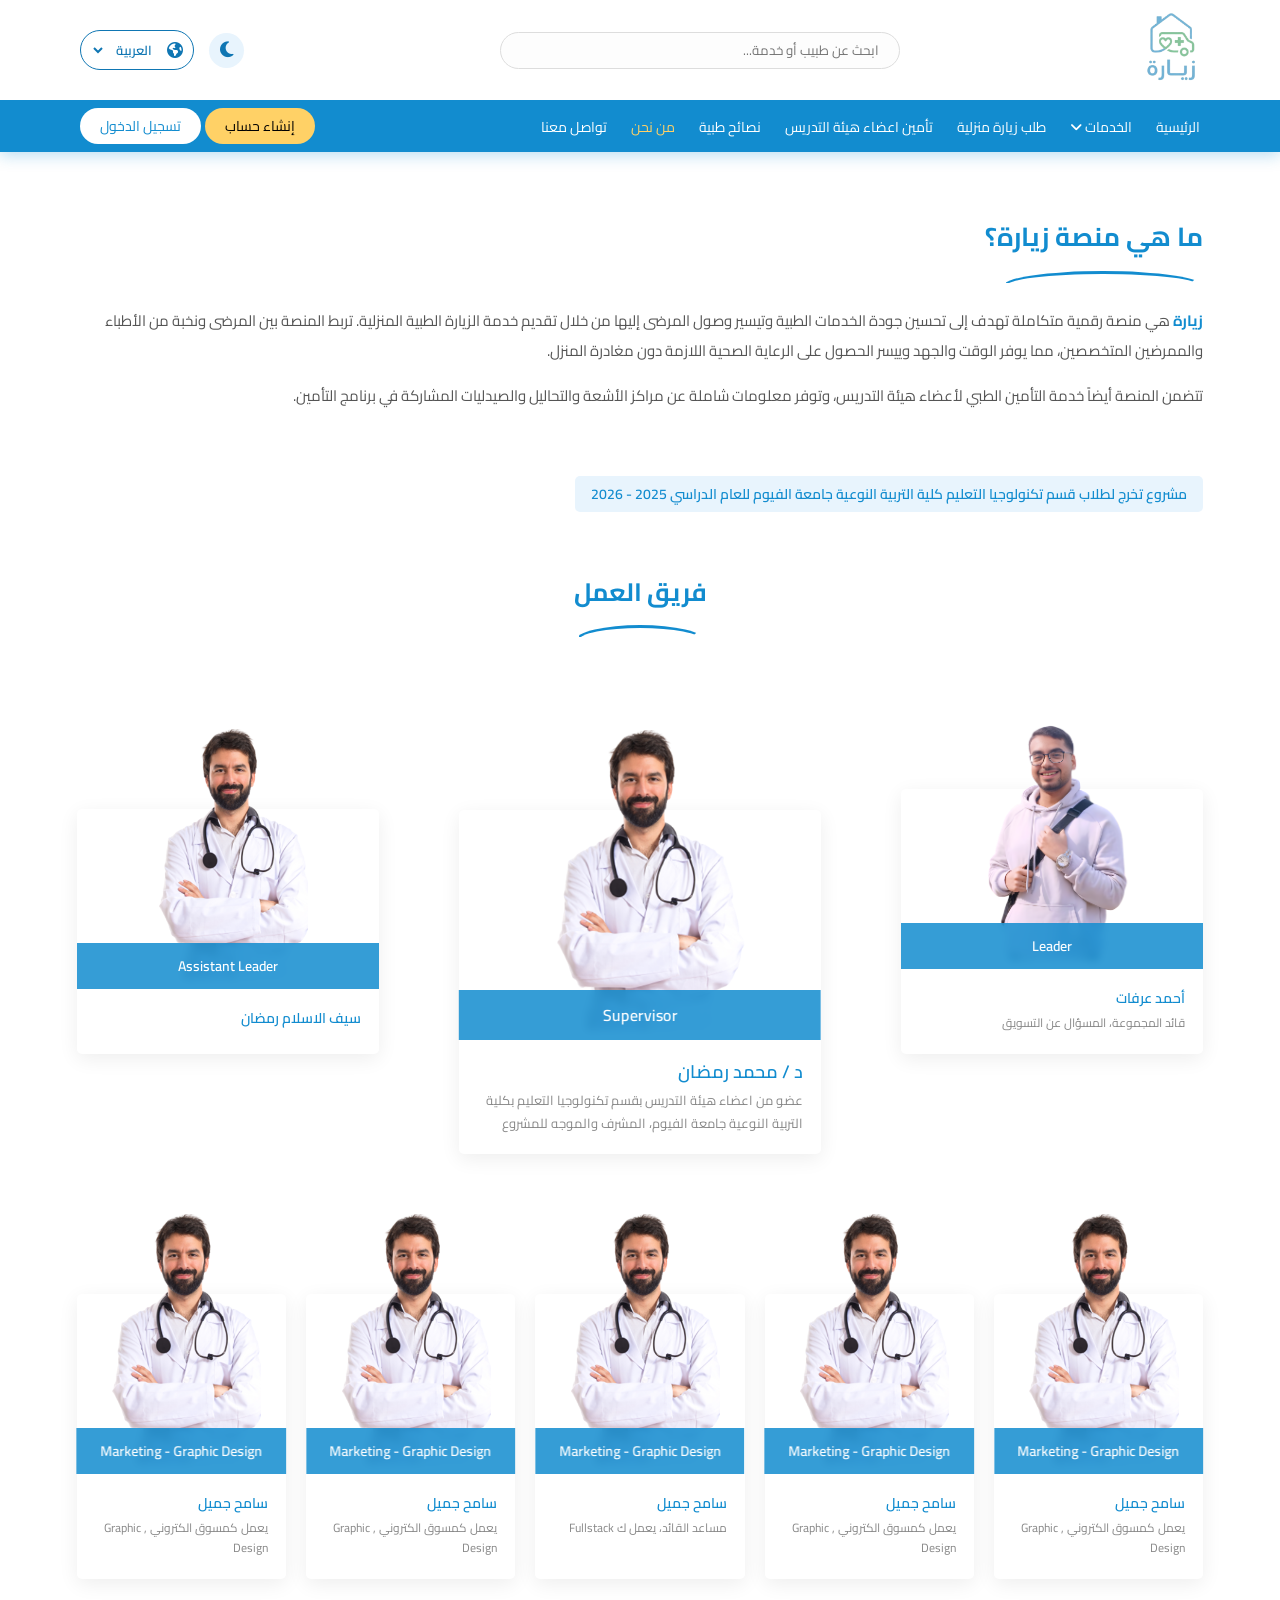
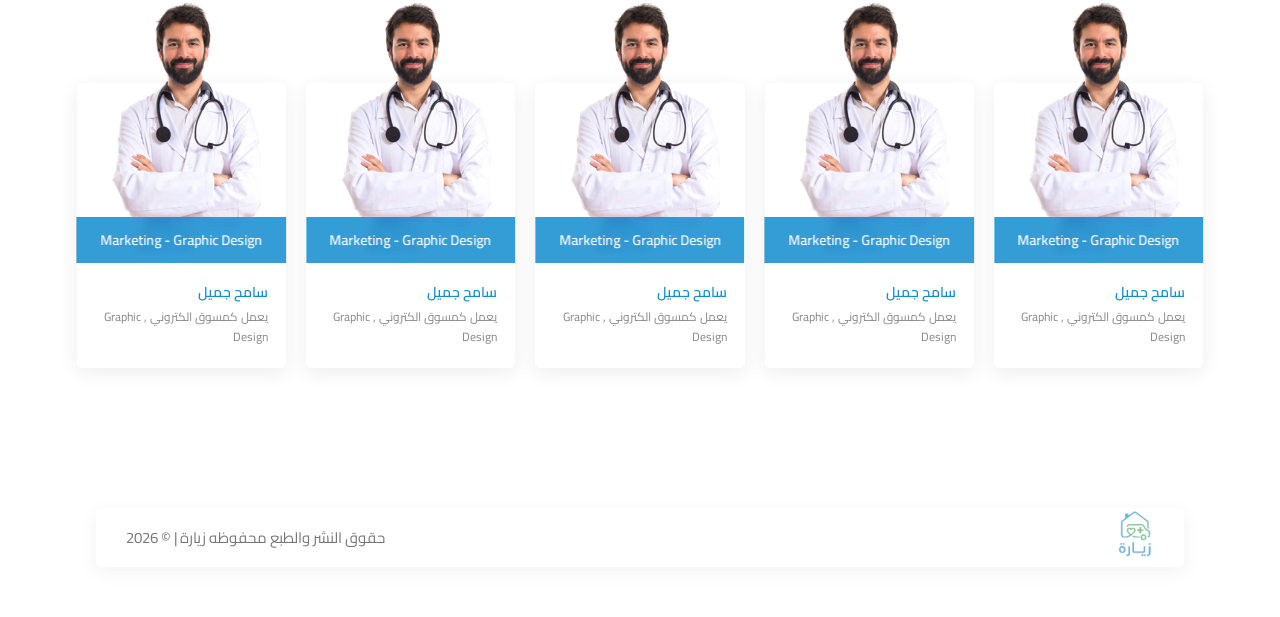
==== commit 1c798da2: "Add files via upload" ====
--- a/about.html
+++ b/about.html
@@ -133,8 +133,8 @@
                     <span class="member-number">Supervisor</span>
                 </div>
                 <div class="member-info">
-                    <h3 class="member-name">أ.د / محمد رمضان</h3>
-                    <p class="member-desc">أستاذ ودكتور بقسم تكنولوجيا التعليم، المشرف والموجه للمشروع</p>
+                    <h3 class="member-name">د / محمد رمضان</h3>
+                    <p class="member-desc">عضو من اعضاء هيئة التدريس بقسم تكنولوجيا التعليم بكلية التربية النوعية جامعة الفيوم، المشرف والموجه للمشروع</p>
                 </div>
             </div>
 
--- a/css/header.css
+++ b/css/header.css
@@ -776,11 +776,12 @@
 body.dark-mode .top-bar a{
     color: #ffd166;
 }
+
 body.dark-mode .nav-bar {
     background: #0f3460;
     color: #e0e0e0;
 
 }
 body.dark-mode .items-services {
-    background: #0f3460;
+    background: #123d72;
 }
--- a/css/about.css
+++ b/css/about.css
@@ -269,8 +269,8 @@
 }
 
 .member-name {
-    font-size: 16px;
-    font-weight: 700;
+    font-size: 14px;
+    font-weight: 600;
     color: #128CCF;
     margin-bottom: 6px;
     line-height: 1.3;
@@ -416,6 +416,9 @@
 }
 
 @media (max-width: 768px) {
+    h2  {
+        font-size: 22px !important;
+    }
     .team-container { 
         width: 92%; 
     }
@@ -438,14 +441,16 @@
 }
 
 @media (max-width: 480px) {
+    h2  {
+        font-size: 20px !important;
+    }
     .team-container { 
         width: 94%; 
     }
 
     .supervisor-card .member-img-wrap img,
     .supervisor-card .member-img-placeholder {
-        width: 160px;
-        height: 190px;
+        height: 280px;
     }
     .supervisor-card .member-info { 
         padding-top: 110px; 
@@ -454,7 +459,7 @@
         margin-top: 90px; 
     }
     .supervisor-card .member-img-wrap { 
-        top: -90px; 
+        top: -100px; 
     }
 
     .team-members-grid {
@@ -464,8 +469,7 @@
 
     .member-img-wrap img,
     .member-img-placeholder {
-         width: 130px; 
-         height: 155px; 
+         height: 200px; 
     }
     .member-info { 
         padding-top: 80px; 
@@ -474,7 +478,7 @@
         margin-top: 60px; 
     }
     .member-img-wrap { 
-        top: -60px; 
+        top: -50px; 
     }
     .member-name { 
         font-size: 13px; 
